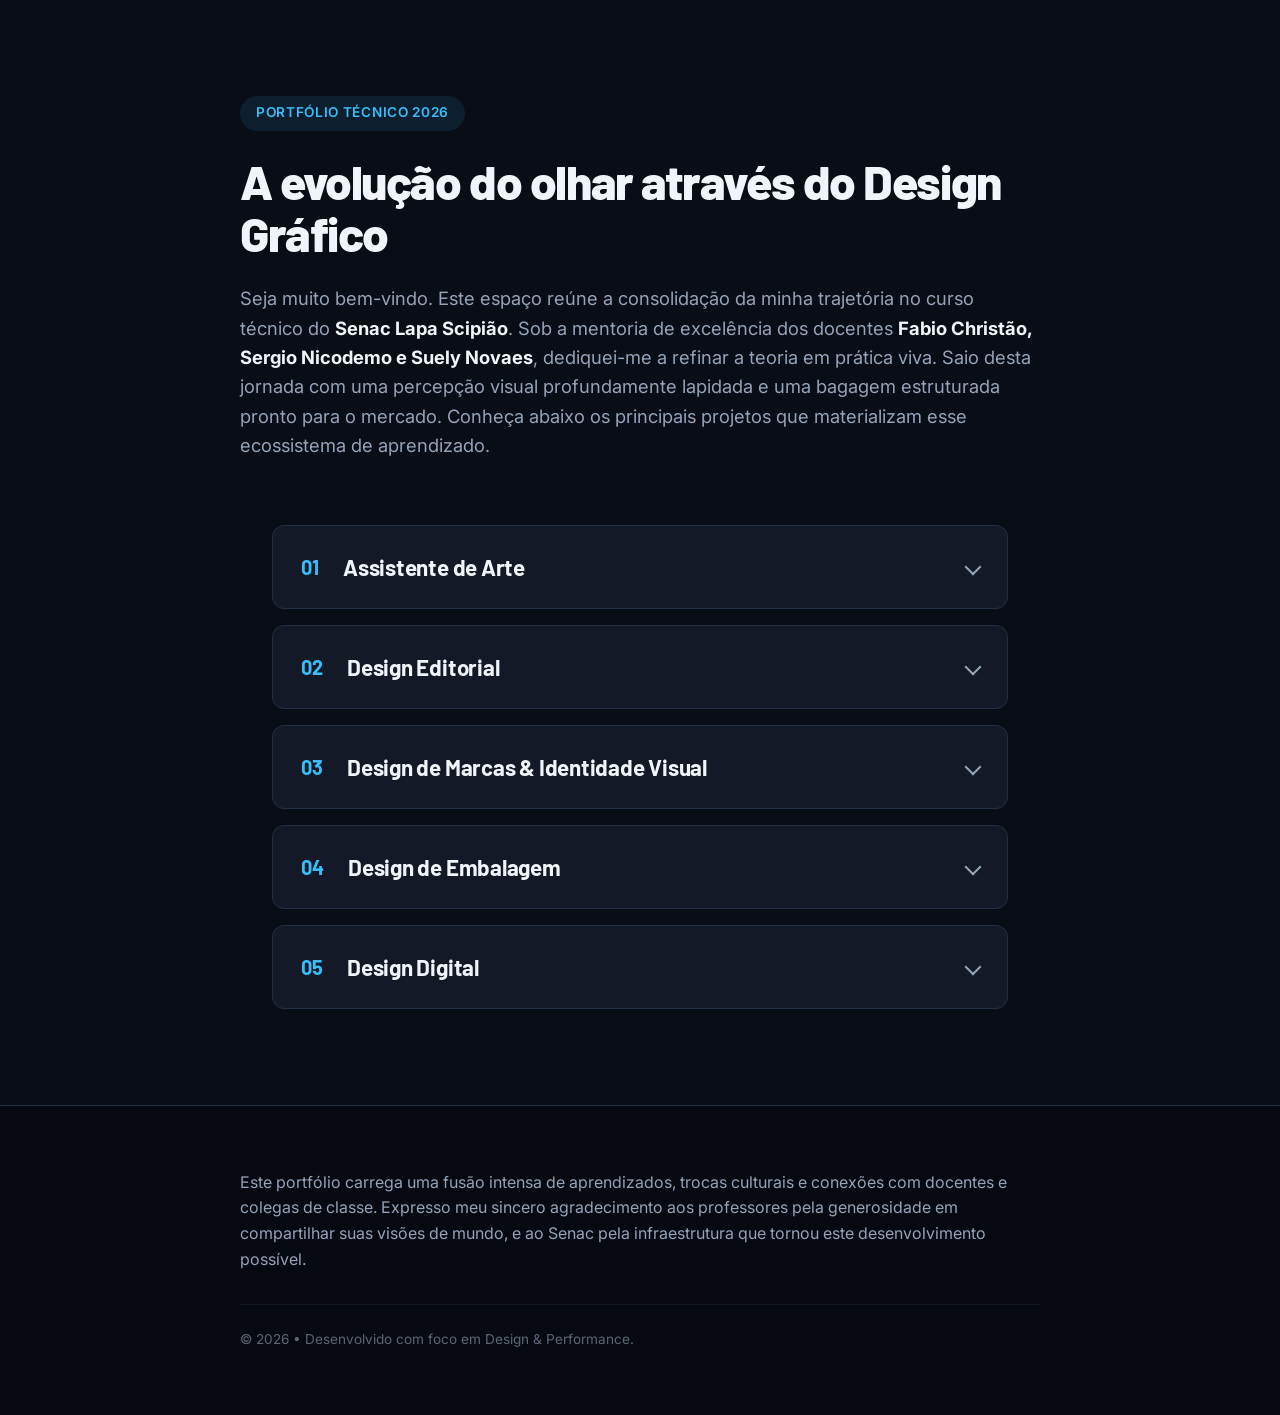
==== index.html @ b680780d ":tada: First Commit" ====
<!DOCTYPE html>
<html lang="pt-BR">
<head>
    <meta charset="UTF-8">
    <meta name="viewport" content="width=device-width, initial-scale=1.0">
    <title>Portfólio Técnico de Design Gráfico | Senac Lapa Scipião</title>
    <!-- Importação de fontes modernas: Barlow para Títulos e Helvetica/Inter para o corpo -->
    <link rel="preconnect" href="https://fonts.googleapis.com">
    <link rel="preconnect" href="https://fonts.gstatic.com" crossorigin>
    <link href="https://fonts.googleapis.com/css2?family=Barlow:wght@600;700;800&family=Inter:wght@400;500;600&display=swap" rel="stylesheet">
    <link rel="stylesheet" href="css/style.css">
</head>
<body>

    <!-- SEÇÃO: ATENÇÃO (AIDA) -->
    <header class="hero-section">
        <div class="hero-container">
            <span class="badge">Portfólio Técnico 2026</span>
            <h1 class="main-title">A evolução do olhar através do Design Gráfico</h1>
            <p class="intro-text">
                Seja muito bem-vindo. Este espaço reúne a consolidação da minha trajetória no curso técnico do <strong>Senac Lapa Scipião</strong>. 
                Sob a mentoria de excelência dos docentes <strong>Fabio Christão, Sergio Nicodemo e Suely Novaes</strong>, dediquei-me a refinar a teoria em prática viva. 
                Saio desta jornada com uma percepção visual profundamente lapidada e uma bagagem estruturada pronto para o mercado. Conheça abaixo os principais projetos que materializam esse ecossistema de aprendizado.
            </p>
        </div>
    </header>

    <!-- SEÇÃO: INTERESSE & DESEJO (AIDA) -->
    <main class="portfolio-container">
        <div class="accordion-wrapper">

            <!-- CARD 1 -->
            <div class="accordion-item">
                <button class="accordion-header">
                    <span class="module-number">01</span>
                    <span class="module-title">Assistente de Arte</span>
                    <span class="icon-arrow"></span>
                </button>
                <div class="accordion-content">
                    <div class="content-inner">
                        <p>O módulo inicial trouxe o desafio de equilibrar a densidade histórica e os elementos fundamentais do design com a produção de um catálogo impresso. Escolhi retratar o trabalho do designer e ilustrador Christoph Niemann
, cuja estética me conecta profundamente.</p>
                        <p>Gerenciar o tempo cronometrado, a ansiedade e o perfeccionismo de entregar uma peça incrível foi um dos maiores aprendizados humanos deste projeto. Além disso, enfrentar a perda de um dia inteiro de produção por não possuir um backup consolidou em mim a disciplina técnica indispensável sobre segurança de arquivos.</p>
                        <div class="tools-used">
                            <strong>Ferramentas:</strong> <span>Adobe Photoshop</span> <span>Adobe Illustrator</span>
                        </div>
                        <div class="attachments">
                            <span class="action-label">Visualizar Apresentação:</span>
                            <a href="assistente.html" class="btn-view">Visualizar Catálogo</a>
                        </div>
                    </div>
                </div>
            </div>

            <!-- CARD 2 -->
            <div class="accordion-item">
                <button class="accordion-header">
                    <span class="module-number">02</span>
                    <span class="module-title">Design Editorial</span>
                    <span class="icon-arrow"></span>
                </button>
                <div class="accordion-content">
                    <div class="content-inner">
                        <p>No segundo módulo, o processo criativo fluiu de maneira mais estruturada e ordenada. Desenvolver um livro completo e vivenciar o processo quase artesanal de sua diagramação física foi uma experiência surpreendente e rica.</p>
                        <p>Compreender os bastidores do universo editorial e a responsabilidade técnica do editor expandiu meus horizontes. O desenvolvimento do livro e da revista digital foram as tarefas que mais se conectaram com a dinâmica ágil do mercado contemporâneo.</p>
                        <div class="tools-used">
                            <strong>Ferramentas:</strong> <span>Adobe Illustrator</span> <span>Adobe Photoshop</span> <span>Adobe InDesign</span>
                        </div>
                        <div class="attachments">
                            <span class="action-label">Visualizar Apresentações:</span>
                            <div class="btn-group">
                                <a href="editorial_ebook.html" class="btn-view">Visualizar E-book</a>
                                <a href="editorial_magazine.html" class="btn-view">Visualizar Revista</a>
                            </div>
                        </div>
                    </div>
                </div>
            </div>

            <!-- CARD 3 -->
            <div class="accordion-item">
                <button class="accordion-header">
                    <span class="module-number">03</span>
                    <span class="module-title">Design de Marcas & Identidade Visual</span>
                    <span class="icon-arrow"></span>
                </button>
                <div class="accordion-content">
                    <div class="content-inner">
                        <p>Este ciclo uniu o amadurecimento dos módulos anteriores à chegada de novos colegas na turma. Aproveitei a metodologia de criação de identidades visuais corporativas para estruturar o posicionamento e o manual da minha própria marca.</p>
                        <p>Optei por romper com o óbvio e construir todo o manual focado na versatilidade do Illustrator integrado ao Photoshop. Em paralelo, o projeto de Expografia nos desafiou a trabalhar sob prazos rígidos e em equipe. Ao lado do Luiz e do Gustavo, liderar a escolha de Leonardo da Vinci como tema central foi uma jornada estimulante. A sinergia e o suporte mútuo do grupo garantiram uma entrega impecável.</p>
                        <div class="tools-used">
                            <strong>Ferramentas:</strong> <span>Adobe Illustrator</span> <span>Adobe Photoshop</span>
                        </div>
                        <div class="attachments">
                            <span class="action-label">Visualizar Apresentações:</span>
                            <div class="btn-group">
                                <a href="paginas/manual-marca.html" class="btn-view">Manual de Marca</a>
                                <a href="paginas/expografia.html" class="btn-view">Projeto Expografia</a>
                            </div>
                        </div>
                    </div>
                </div>
            </div>

            <!-- CARD 4 -->
            <div class="accordion-item">
                <button class="accordion-header">
                    <span class="module-number">04</span>
                    <span class="module-title">Design de Embalagem</span>
                    <span class="icon-arrow"></span>
                </button>
                <div class="accordion-content">
                    <div class="content-inner">
                        <p>Inicialmente, imaginei que o universo de embalagens estaria distante do meu foco de atuação, mas fui surpreendido positivamente pela riqueza técnica do módulo. O desafio envolveu desde a concepção geométrica de uma faca de corte e o protótipo físico, até o desdobramento da identidade visual no produto.</p>
                        <p>A experiência ganhou escala global ao integrar o Adobe Substance para renderização tridimensional e o desenvolvimento estratégico de peças para Material de Ponto de Venda (PDV), enriquecendo drasticamente meu portfólio prático.</p>
                        <div class="tools-used">
                            <strong>Ferramentas:</strong> <span>Adobe Illustrator</span> <span>Adobe Photoshop</span> <span>Adobe Substance 3D</span>
                        </div>
                        <div class="attachments">
                            <span class="action-label">Visualizar Apresentação:</span>
                            <a href="paginas/embalagem.html" class="btn-view">Projeto Embalagem</a>
                        </div>
                    </div>
                </div>
            </div>

            <!-- CARD 5 -->
            <div class="accordion-item">
                <button class="accordion-header">
                    <span class="module-number">05</span>
                    <span class="module-title">Design Digital</span>
                    <span class="icon-arrow"></span>
                </button>
                <div class="accordion-content">
                    <div class="content-inner">
                        <p>O módulo de encerramento conectou-se diretamente com o meu core business: a arquitetura de interfaces, pesquisas de briefing e mapeamento da jornada do usuário. Utilizar o Figma foi um processo fluido devido à minha familiaridade com produtos digitais.</p>
                        <p>A grande novidade foi a imersão em Motion Design através do Adobe After Effects. Desenvolvi e animei um vídeo estratégico voltado ao lançamento de um produto digital autoral que pretendo colocar no mercado muito em breve.O produto em questão é aplicativo para finanças pessoais.</p>
                        <p>É importante destacar que esse site que você está visualizando é o resultado direto desses aprendizados e experiências. Faz parte do projeto de Design Digital.</p>
                        <div class="tools-used">
                            <strong>Ferramentas:</strong> <span>Figma</span> <span>Adobe After Effects</span> <span>Adobe Illustrator</span> <span>Adobe Photoshop</span>
                        </div>
                        <div class="attachments">
                            <span class="action-label">Visualizar Projeto no figma:</span>
                            <a href="https://www.figma.com/proto/Z76lInix1WnhwLW82T4OCk/Figma-basics?node-id=1995-360&t=5xQ4GgXBv3FdR0Sm-1&scaling=scale-down&content-scaling=fixed&page-id=1825%3A2&starting-point-node-id=1995%3A360&show-proto-sidebar=1" target="_blank" class="btn-view">Visualizar Protótipo & Vídeo</a>
                        </div>
                    </div>
                </div>
            </div>

        </div>
    </main>

    <!-- SEÇÃO: CONCLUSÃO -->
    <footer class="portfolio-footer">
        <div class="footer-container">
            <p>Este portfólio carrega uma fusão intensa de aprendizados, trocas culturais e conexões com docentes e colegas de classe. Expresso meu sincero agradecimento aos professores pela generosidade em compartilhar suas visões de mundo, e ao Senac pela infraestrutura que tornou este desenvolvimento possível.</p>
            <p class="copyright">&copy; 2026 &bull; Desenvolvido com foco em Design & Performance.</p>
        </div>
    </footer>

    <script src="js/main.js"></script>
</body>
</html>
---- css/style.css ----
/* ==========================================================================
   1. RESET, CONFIGURAÇÕES GERAIS & VARIÁVEIS
   ========================================================================== */
* {
    margin: 0;
    padding: 0;
    box-sizing: border-box;
    -webkit-user-select: none;
    user-select: none;
}

:root {
    --bg-dark: #090d16;
    --bg-card: #131926;
    --bg-card-hover: #1b2335;
    --text-primary: #f1f5f9;
    --text-secondary: #94a3b8;
    --accent: #38bdf8; /* Azul Neon / Digital */
    --accent-hover: #0ea5e9;
    --border: #222f47;
    --font-heading: 'Barlow', sans-serif;
    --font-body: 'Inter', 'Helvetica', sans-serif;
}

body {
    background-color: var(--bg-dark);
    color: var(--text-primary);
    font-family: var(--font-body);
    line-height: 1.6;
    padding: 0;
}

/* ==========================================================================
   2. INDEX: HERO / INTRODUÇÃO (ATENÇÃO - MODELO AIDA)
   ========================================================================== */
.hero-section {
    width: 100%;
    padding: 6rem 2rem 4rem 2rem;
    display: flex;
    justify-content: center;
}

.hero-container {
    max-width: 800px;
    width: 100%;
    text-align: left;
}

.badge {
    background: rgba(56, 189, 248, 0.1);
    color: var(--accent);
    padding: 0.4rem 1rem;
    border-radius: 50px;
    font-size: 0.85rem;
    font-weight: 600;
    letter-spacing: 0.05em;
    text-transform: uppercase;
    display: inline-block;
    margin-bottom: 1.5rem;
}

.main-title {
    font-family: var(--font-heading);
    font-size: 3rem;
    font-weight: 800;
    line-height: 1.1;
    letter-spacing: -0.03em;
    margin-bottom: 1.5rem;
    color: var(--text-primary);
}

.intro-text {
    color: var(--text-secondary);
    font-size: 1.15rem;
    font-weight: 400;
}

.intro-text strong {
    color: var(--text-primary);
}

/* ==========================================================================
   3. INDEX: SISTEMA DE ACCORDION (INTERESSE & DESEJO)
   ========================================================================== */
.portfolio-container {
    max-width: 800px;
    width: 100%;
    margin: 0 auto;
    padding: 0 2rem 6rem 2rem;
}

.accordion-wrapper {
    display: flex;
    flex-direction: column;
    gap: 1rem;
}

.accordion-item {
    background-color: var(--bg-card);
    border: 1px solid var(--border);
    border-radius: 12px;
    overflow: hidden;
    transition: border-color 0.3s ease, box-shadow 0.3s ease;
}

.accordion-item:hover {
    border-color: rgba(56, 189, 248, 0.4);
}

/* Cabeçalho do Accordion */
.accordion-header {
    width: 100%;
    background: none;
    border: none;
    padding: 1.75rem;
    display: flex;
    align-items: center;
    cursor: pointer;
    text-align: left;
    color: var(--text-primary);
    transition: background-color 0.2s ease;
}

.accordion-header:hover {
    background-color: var(--bg-card-hover);
}

.module-number {
    font-family: var(--font-heading);
    font-size: 1.25rem;
    color: var(--accent);
    margin-right: 1.5rem;
    font-weight: 700;
}

.module-title {
    font-family: var(--font-heading);
    font-size: 1.4rem;
    font-weight: 700;
    flex-grow: 1;
    letter-spacing: -0.01em;
}

.icon-arrow {
    width: 12px;
    height: 12px;
    border-right: 2px solid var(--text-secondary);
    border-bottom: 2px solid var(--text-secondary);
    transform: rotate(45deg);
    transition: transform 0.3s ease, border-color 0.3s ease;
    margin-left: 1rem;
}

/* Estado Ativo do Accordion */
.accordion-item.active .icon-arrow {
    transform: rotate(-135deg);
    border-color: var(--accent);
}

.accordion-content {
    max-height: 0;
    overflow: hidden;
    transition: max-height 0.4s cubic-bezier(0.4, 0, 0.2, 1);
}

.content-inner {
    padding: 0 1.75rem 2rem 4.25rem;
    border-top: 1px solid transparent;
}

.accordion-item.active .content-inner {
    border-top-color: rgba(34, 47, 71, 0.5);
}

.content-inner p {
    color: var(--text-secondary);
    margin-bottom: 1.25rem;
    font-size: 1rem;
}

/* Badges de ferramentas utilizadas */
.tools-used {
    margin: 1.5rem 0;
    font-size: 0.9rem;
    color: var(--text-secondary);
    display: flex;
    flex-wrap: wrap;
    align-items: center;
    gap: 0.5rem;
}

.tools-used span {
    background-color: rgba(255, 255, 255, 0.05);
    color: var(--text-primary);
    padding: 0.2rem 0.6rem;
    border-radius: 4px;
    border: 1px solid var(--border);
    font-size: 0.8rem;
}

/* Caixa de anexos e links (Ação) */
.attachments {
    margin-top: 2rem;
    background: rgba(0, 0, 0, 0.15);
    padding: 1.25rem;
    border-radius: 8px;
    border: 1px solid var(--border);
    display: flex;
    flex-direction: column;
    gap: 0.75rem;
}

.action-label {
    font-size: 0.85rem;
    font-weight: 600;
    text-transform: uppercase;
    letter-spacing: 0.05em;
    color: var(--accent);
}

.btn-group {
    display: flex;
    gap: 1rem;
    flex-wrap: wrap;
}

.btn-view {
    display: inline-block;
    background-color: var(--accent);
    color: var(--bg-dark);
    text-decoration: none;
    padding: 0.6rem 1.2rem;
    border-radius: 6px;
    font-size: 0.9rem;
    font-weight: 600;
    transition: background-color 0.2s ease, transform 0.1s ease;
    text-align: center;
}

.btn-view:hover {
    background-color: var(--accent-hover);
    transform: translateY(-1px);
}

/* ==========================================================================
   4. CARDS: VISUALIZADOR DE SLIDES (PÁGINAS IMERSIVAS)
   ========================================================================== */
.viewer-body {
    display: flex;
    flex-direction: column;
    align-items: center;
    min-height: 100vh;
    padding-top: 80px;
}

/* Barra fixa superior */
.viewer-nav {
    position: fixed;
    top: 0;
    left: 0;
    width: 100%;
    height: 60px;
    background-color: var(--bg-card);
    border-bottom: 1px solid var(--border);
    display: flex;
    align-items: center;
    justify-content: space-between;
    padding: 0 2rem;
    z-index: 1000;
}

.btn-back {
    color: var(--text-primary);
    text-decoration: none;
    font-size: 0.9rem;
    font-weight: 500;
    display: flex;
    align-items: center;
    gap: 0.5rem;
    transition: color 0.2s ease;
}

.btn-back:hover {
    color: var(--accent);
}

.viewer-project-title {
    font-family: var(--font-heading);
    font-size: 1.1rem;
    font-weight: 600;
    color: var(--text-secondary);
}

/* Cabeçalho do projeto */
.viewer-header {
    width: 100%;
    max-width: 800px;
    padding: 2rem 2rem 0 2rem;
    text-align: left;
}

.project-main-title {
    font-family: var(--font-heading);
    font-size: 2.2rem;
    font-weight: 700;
    letter-spacing: -0.02em;
    margin-bottom: 0.75rem;
    color: var(--text-primary);
}

.project-description {
    color: var(--text-secondary);
    font-size: 1rem;
    line-height: 1.5;
}

/* Moldura/Container do Slider */
.viewer-container {
    width: 100%;
    max-width: 800px;
    background: var(--bg-card);
    padding: 1.5rem;
    margin-top: 1.5rem;
    margin-bottom: 5rem; /* Espaço para os bullets */
    border-radius: 12px;
    border: 1px solid var(--border);
    box-shadow: 0 10px 30px rgba(0, 0, 0, 0.5);
    position: relative;
}

/* CRUCIAL: Permite que as setas vazem para fora das bordas da moldura escura */
.viewer-container .splide {
    position: relative;
    overflow: visible !important;
}

.viewer-container .splide__track {
    overflow: hidden;
    border-radius: 6px;
}

.splide__slide img {
    width: 100%;
    height: auto;
    display: block;
    pointer-events: none;
}

/* ==========================================================================
   5. SETAS E BULLETS TOTALMENTE EXTERNOS
   ========================================================================== */

/* Configuração geral e visual das setas */
.splide__arrow {
    background: rgba(19, 25, 38, 0.9) !important;
    border: 1px solid var(--border) !important;
    width: 3.5rem !important;
    height: 3.5rem !important;
    border-radius: 50% !important;
    transition: border-color 0.2s ease, background-color 0.2s ease, transform 0.2s ease !important;
    z-index: 10;
}

.splide__arrow:hover {
    border-color: var(--accent) !important;
    background-color: var(--bg-card-hover) !important;
}

.splide__arrow svg {
    fill: var(--text-primary) !important;
    width: 1.2rem !important;
    height: 1.2rem !important;
}

/* Move a seta esquerda para FORA da borda esquerda */
.splide__arrow--prev {
    left: -4.5rem !important;
}

/* Move a seta direita para FORA da borda direita */
.splide__arrow--next {
    right: -4.5rem !important;
}

/* Bullets da paginação (Abaixo da moldura) */
.splide__pagination {
    position: absolute;
    bottom: -45px !important;
    left: 0;
    right: 0;
    padding: 0;
}

.splide__pagination__page {
    background: #334155 !important;
    opacity: 1 !important;
    transition: background-color 0.2s ease, transform 0.2s ease;
}

.splide__pagination__page.is-active {
    background: var(--accent) !important;
    transform: scale(1.2);
}

/* ==========================================================================
   6. CONCLUSÃO / RODAPÉ GLOBAL
   ========================================================================== */
.portfolio-footer {
    width: 100%;
    background-color: #06090f;
    border-top: 1px solid var(--border);
    padding: 4rem 2rem;
    display: flex;
    justify-content: center;
}

.footer-container {
    max-width: 800px;
    width: 100%;
    color: var(--text-secondary);
    font-size: 1rem;
}

.copyright {
    margin-top: 2rem;
    font-size: 0.85rem;
    border-top: 1px solid rgba(34, 47, 71, 0.4);
    padding-top: 1.5rem;
    color: rgba(148, 163, 184, 0.6);
}

/* ==========================================================================
   7. REGRAS DE RESPONSIVIDADE (MEDIA QUERIES)
   ========================================================================== */
@media (max-width: 960px) {
    /* Em telas médias, traz as setas levemente para dentro para não sumirem da tela */
    .splide__arrow--prev { left: -1.5rem !important; }
    .splide__arrow--next { right: -1.5rem !important; }
}

@media (max-width: 600px) {
    /* Elementos do Index */
    .main-title { font-size: 2.2rem; }
    .content-inner { padding: 0 1.25rem 1.75rem 1.25rem; }
    .accordion-header { padding: 1.25rem; }
    .btn-group { flex-direction: column; }
    .btn-view { width: 100%; }
    
    /* Elementos do Visualizador */
    .viewer-nav { padding: 0 1rem; }
    .viewer-project-title { display: none; }
    .viewer-header { padding: 1rem 1rem 0 1rem; }
    .project-main-title { font-size: 1.75rem; }
    .viewer-container { padding: 1rem; margin-bottom: 4.5rem; }
    
    /* No mobile, oculta as setas laterais externas e deixa a navegação por swipe (arrastar com o dedo) */
    .splide__arrow { display: none !important; }
}
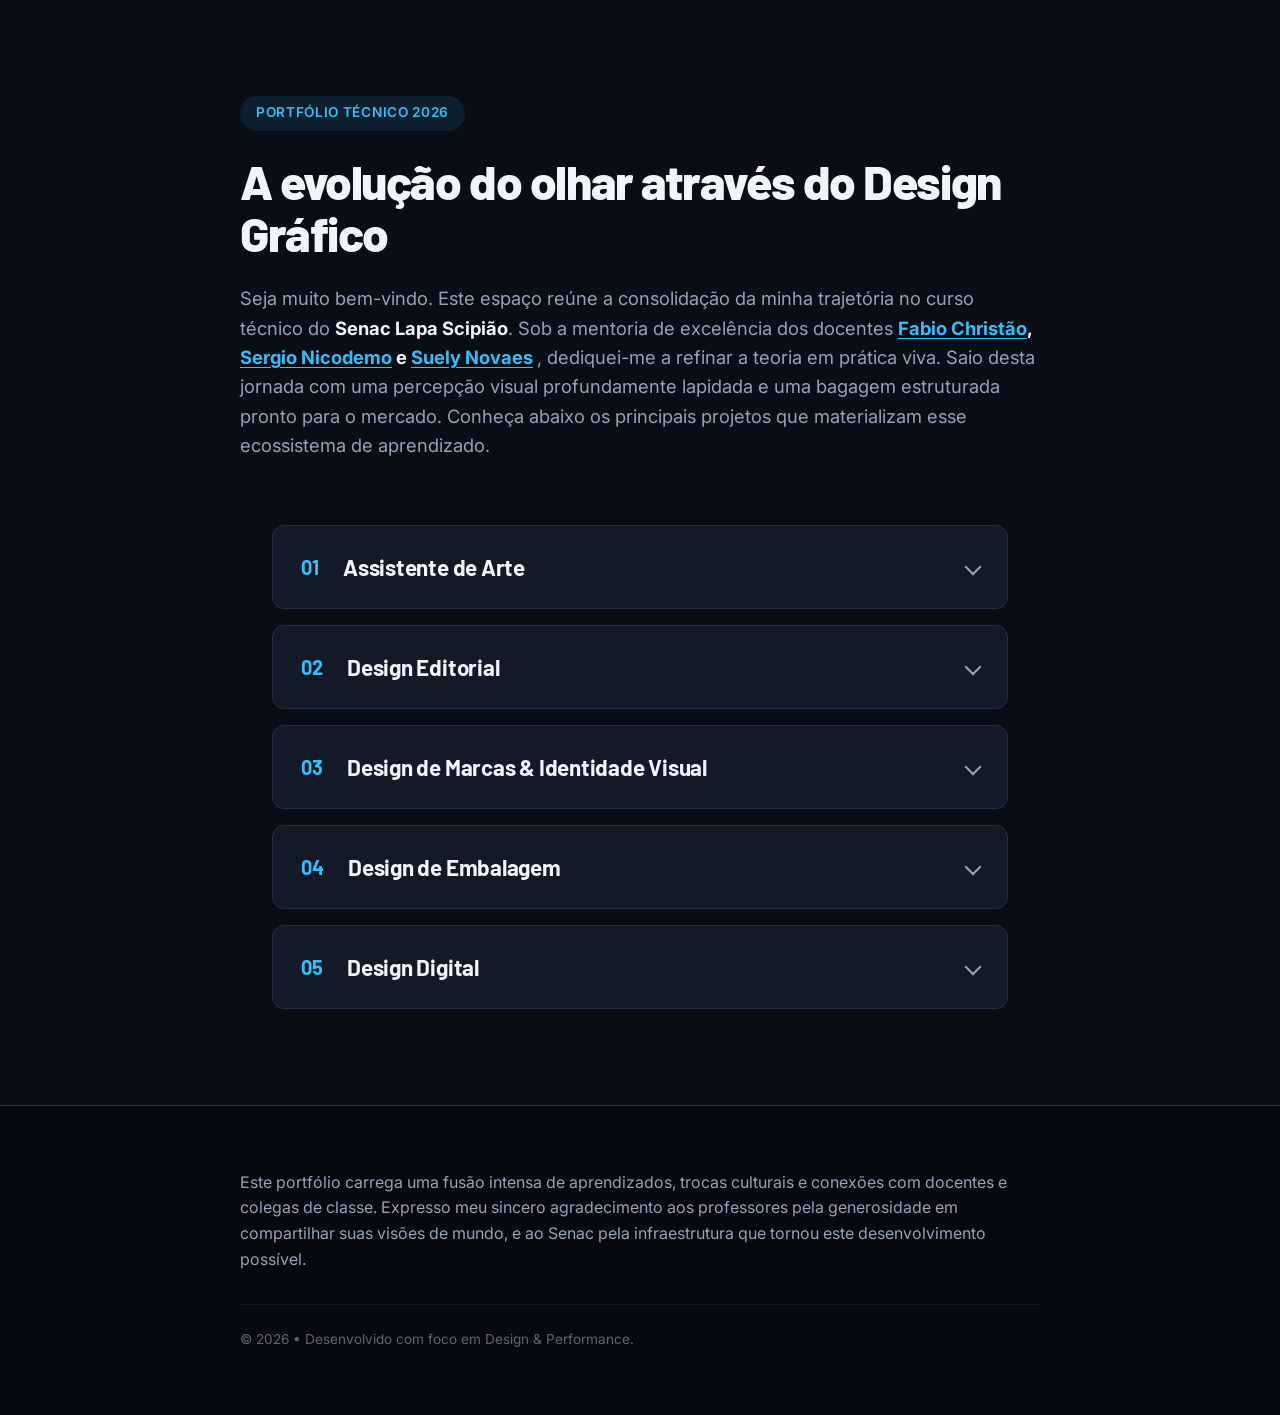
==== commit 29547933: "projeto finalizado" ====
--- a/index.html
+++ b/index.html
@@ -19,7 +19,11 @@
             <h1 class="main-title">A evolução do olhar através do Design Gráfico</h1>
             <p class="intro-text">
                 Seja muito bem-vindo. Este espaço reúne a consolidação da minha trajetória no curso técnico do <strong>Senac Lapa Scipião</strong>. 
-                Sob a mentoria de excelência dos docentes <strong>Fabio Christão, Sergio Nicodemo e Suely Novaes</strong>, dediquei-me a refinar a teoria em prática viva. 
+                Sob a mentoria de excelência dos docentes <strong>
+    <a href="https://www.linkedin.com/in/fabio-christ%C3%A3o-6b51524a/" target="_blank">Fabio Christão</a>, 
+    <a href="https://www.linkedin.com/in/sergio-nicodemo-054b502b/" target="_blank">Sergio Nicodemo</a> e 
+    <a href="https://www.linkedin.com/in/suelynovaes/" target="_blank">Suely Novaes</a>
+</strong>, dediquei-me a refinar a teoria em prática viva. 
                 Saio desta jornada com uma percepção visual profundamente lapidada e uma bagagem estruturada pronto para o mercado. Conheça abaixo os principais projetos que materializam esse ecossistema de aprendizado.
             </p>
         </div>
@@ -94,8 +98,8 @@
                         <div class="attachments">
                             <span class="action-label">Visualizar Apresentações:</span>
                             <div class="btn-group">
-                                <a href="paginas/manual-marca.html" class="btn-view">Manual de Marca</a>
-                                <a href="paginas/expografia.html" class="btn-view">Projeto Expografia</a>
+                                <a href="design_marcas_manual.html" class="btn-view">Manual de Marca</a>
+                                <a href="design_marcas.html" class="btn-view">Projeto Expografia</a>
                             </div>
                         </div>
                     </div>
@@ -118,7 +122,7 @@
                         </div>
                         <div class="attachments">
                             <span class="action-label">Visualizar Apresentação:</span>
-                            <a href="paginas/embalagem.html" class="btn-view">Projeto Embalagem</a>
+                            <a href="embalagem.html" class="btn-view">Projeto Embalagem</a>
                         </div>
                     </div>
                 </div>
@@ -135,7 +139,7 @@
                     <div class="content-inner">
                         <p>O módulo de encerramento conectou-se diretamente com o meu core business: a arquitetura de interfaces, pesquisas de briefing e mapeamento da jornada do usuário. Utilizar o Figma foi um processo fluido devido à minha familiaridade com produtos digitais.</p>
                         <p>A grande novidade foi a imersão em Motion Design através do Adobe After Effects. Desenvolvi e animei um vídeo estratégico voltado ao lançamento de um produto digital autoral que pretendo colocar no mercado muito em breve.O produto em questão é aplicativo para finanças pessoais.</p>
-                        <p>É importante destacar que esse site que você está visualizando é o resultado direto desses aprendizados e experiências. Faz parte do projeto de Design Digital.</p>
+                        <p>É importante destacar que esse site que você está visualizando é o resultado direto desses aprendizados e experiências. Faz parte do projeto de Design Digital (Last Dance).</p>
                         <div class="tools-used">
                             <strong>Ferramentas:</strong> <span>Figma</span> <span>Adobe After Effects</span> <span>Adobe Illustrator</span> <span>Adobe Photoshop</span>
                         </div>
--- a/css/style.css
+++ b/css/style.css
@@ -79,6 +79,20 @@
     color: var(--text-primary);
 }
 
+/* Ajuste de contraste para links embutidos na introdução do Hero */
+.intro-text a,
+.intro-text strong a {
+    color: var(--accent) !important;
+    text-decoration: underline !important;
+    text-underline-offset: 3px;
+    transition: color 0.2s ease !important;
+}
+
+.intro-text a:hover,
+.intro-text strong a:hover {
+    color: #93c5fd !important;
+}
+
 /* ==========================================================================
    3. INDEX: SISTEMA DE ACCORDION (INTERESSE & DESEJO)
    ========================================================================== */
@@ -312,6 +326,20 @@
     color: var(--text-secondary);
     font-size: 1rem;
     line-height: 1.5;
+}
+
+/* Ajuste de contraste para links dentro das descrições dos projetos */
+.project-description a,
+.project-description strong a {
+    color: var(--accent) !important;
+    text-decoration: underline !important;
+    text-underline-offset: 3px;
+    transition: color 0.2s ease !important;
+}
+
+.project-description a:hover,
+.project-description strong a:hover {
+    color: #93c5fd !important;
 }
 
 /* Moldura/Container do Slider */
